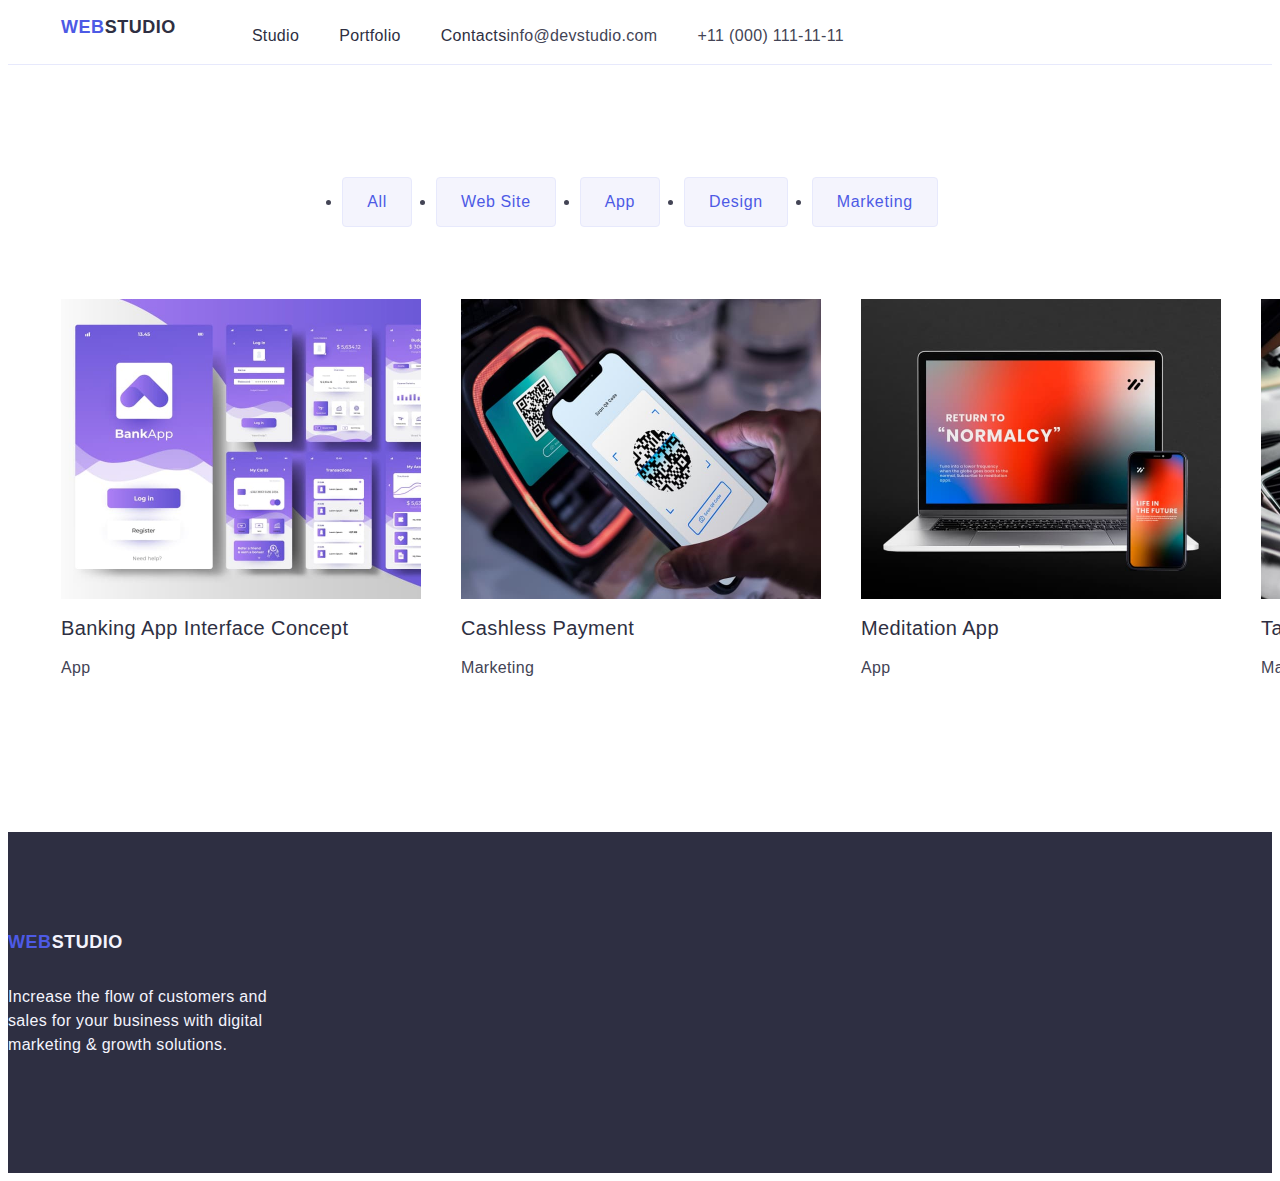
==== portfolio.html @ 951a45a3 "update" ====
<!DOCTYPE html>
<html lang="en">

<head>
    <meta charset="UTF-8">
    <meta name="viewport" content="width=device-width, initial-scale=1.0">
    <title>Hw-2</title>
    <link rel="preconnect" href="https://fonts.googleapis.com">
    <link rel="preconnect" href="https://fonts.gstatic.com" crossorigin>
<link rel="stylesheet" href="https://cdnjs.cloudflare.com/ajax/libs/modern-normalize/2.0.0/modern-normalize.min.css"
    integrity="sha512-4xo8blKMVCiXpTaLzQSLSw3KFOVPWhm/TRtuPVc4WG6kUgjH6J03IBuG7JZPkcWMxJ5huwaBpOpnwYElP/m6wg=="
    crossorigin="anonymous" referrerpolicy="no-referrer" />
    <link rel="stylesheet" href="./css/styles.css">
</head>

<body>

    <header class="mheader">
        <div class="logod container">
<nav class="navigation">
    <a href="" class="logo link">Web<span class="studio">Studio</span></a>

    <ul class="list">
        <li class="menu link"><a href="./index.html" class="src link">Studio</a></li>
        <li class="menu link"><a href="./portfolio.html" class="src link">Portfolio</a></li>
        <li class="menu link"><a href="" class="src link">Contacts</a></li>
    </ul>

</nav>
<address class="comm">
    <ul class="list">
        <li><a class="mail link" href="mailto:info@devstudio.com">info@devstudio.com</a></li>
        <li><a class="mail link" href="tel:+110001111111">+11 (000) 111-11-11</a></li>
    </ul>
</address>
        </div>
    </header>
    <main>
        <section class="chaps">
            <div class="container">
<h1 class="visually-hidden">Chapters</h1>
<ul class="listj">
    <li>
        <button type="button" class="portb">All</button>
    </li>
    <li>
        <button type="button" class="portb">Web Site</button>
    </li>
    <li>
        <button type="button" class="portb">App</button>
    </li>
    <li>
        <button type="button" class="portb">Design</button>
    </li>
    <li>
        <button type="button" class="portb">Marketing</button>
    </li>
</ul>
<ul class="list">
    <li><a class="link"><img src="./images/banking-int.jpg" alt="BankingApp" width="360">
            <h2 class="namea">Banking App Interface Concept</h2>
            <p class="appb">App</p>
        </a>
    </li>

    <li>
        <a class="link"><img src="./images/cashless-payment.jpg" alt="CashlessPayment" width="360">
            <h2 class="namea">Cashless Payment</h2>
            <p class="appb">Marketing</p>
        </a>
    </li>
    <li>
        <a class="link"><img src="./images/med-app.jpg" alt="Meditation App" width="360">
            <h2 class="namea">Meditation App</h2>
            <p class="appb">App</p>
        </a>
    </li>
    <li>
        <a class="link"><img src="./images/taxi-serv.jpg" alt="Taxi service" width="360">
            <h2 class="namea">Taxi Service</h2>
            <p class="appb">Marketing</p>
        </a>
    </li>
    <li>
        <a class="link"><img src="./images/screen-illus.jpg" alt="Screen Illustration" width="360">
            <h2 class="namea">Screen Illustrations</h2>
            <p class="appb">Design</p>
        </a>
    </li>
    <li>
        <a class="link"><img src="./images/online-courses.jpg" alt="Online Course" width="360">
            <h2 class="namea">Online Courses</h2>
            <p class="appb">Marketing</p>
        </a>
    </li>
    <li>
        <a class="link"><img src="./images/insta-stories.jpg" alt="Instagram Stories" width="360">
            <h2 class="namea">Instagram Stories Concept</h2>
            <p class="appb">Design</p>
        </a>
    </li>
    <li><a class="link"><img src="./images/org-food.jpg" alt="Organic Food" width="360">
            <h2 class="namea">Organic Food</h2>
            <p class="appb">Web Site</p>
        </a></li>
    <li>
        <a class="link"><img src="./images/fresh-coffe.jpg" alt="Fresh Coffee" width="360">
            <h2 class="namea">Fresh Coffee</h2>
            <p class="appb">Web Site</p>
        </a>
    </li>
</ul>
            </div>
        </section>
    </main>
    <footer class="down">
        <a href="" class="logo link">Web<span class="studioo">Studio</span></a>
        <p class="para">Increase the flow of customers and sales for your business with digital marketing & growth solutions.</p>
    </footer>
---- css/styles.css ----
:root {
    --primary-font: 'Roboto',sans-serif;
    --title-font: 'Raleway', sans-serif;
    --primary-accent-color:#4d5ae5;
    --offer-color:#2e2f42;
    --useful-color:#434455; 
    --background-color:#FFFFFF;
    --paragraph-color:#F4F4FD;
}

body{
font-family: 'Roboto', sans-serif;
color:var(--useful-color);
background-color:var(--background-color)
}

img {
    display: block;
}

.visually-hidden {
    position: absolute;
    width: 1px;
    height: 1px;
    margin: -1px;
    border: 0;
    padding: 0;
    white-space: nowrap;
    clip-path: inset(100%);
    clip: rect(0 0 0 0);
    overflow: hidden;
}

.navigation {
    display: flex;
    align-items: center;
}

.comm {
    font-style: normal;
}

.comm .mail {
    line-height: 1.5;
    letter-spacing: 0.02em;
    color: var(--useful-color);
}

.logod{
    display: flex;
}

.container {
    width: 1158px;
    margin: 0 auto;
    padding: 0 15px;
}

.comm .mail:hover,
.comm .mail:focus {
    color: #404bbf;
}

.studio{
    color: var(--offer-color)
}

.logo{
    font-family: "Raleway",sans-serif;
    font-weight: 800;
    font-size: 18px;
    line-height: 1.17;
    letter-spacing: 0.03em;
    text-transform: uppercase;
    color:var(--primary-accent-color);
    text-decoration: none;
    margin-right: 76px;
    display: inline-block;
    margin-bottom: 16px;
}
.link{
text-decoration: none;
}

.tsec{
    padding-bottom: 120px;
}

ul{
    padding-left: 0;
    margin-left: 0;
}

.list {
    list-style: none;
    display: flex;
    gap: 40px;
}

.listf{
    display: flex;
    gap: 24px;
}

.icon{
    display: flex;
    gap: 24px;
}

.layb{
    width: calc((100% - 3 * 16px) / 3);
}

.ssec{
    padding: 120px 0;
}

.visually-hidden {
    position: absolute;
    width: 1px;
    height: 1px;
    margin: -1px;
    border: 0;
    padding: 0;
    white-space: nowrap;
    clip-path: inset(100%);
    clip: rect(0 0 0 0);
    overflow: hidden;
}

.list .src {
    font-weight: 500;
    font-size: 16px;
    line-height: 1.5;
    letter-spacing: 0.02em;
    color: var(--offer-color);
    text-decoration: none;
    padding: 24px 0;
}

.list .src:hover,
.list .src:focus {
    color: #404bbf;
}

.listc{
    display: flex;
    gap: 24px;
}

.felem{
    width: calc((100% - 72px) / 4);
}

.mheader {
    border-bottom: 1px solid #e7e9fc;
}

.purch{
    background-color:var(--offer-color);
    padding: 188px 0;
}

.head{
    font-size: 56px;
    line-height: 1.07;
    text-align: center;
    letter-spacing: 0.02em;
    color: #ffffff; 
    max-width: 496px;

}

.customb{
    background-color: #4D5AE5;
    display: block;
    min-width: 169px;
    height: 56px;
    border: none;
    border-radius: 4px;
    font-family: "Roboto", sans-serif;
    font-weight: 500;
    font-size: 16px;
    line-height: 1.5;
    letter-spacing: 0.04em;
    color: #ffffff;
    cursor: pointer;
}
.portb{
    font-family: "Roboto", sans-serif;
    font-weight: 500;
    font-size: 16px;
    line-height: 1.5;
    letter-spacing: 0.04em;
    color:var(--primary-accent-color);
    background-color:var(--paragraph-color);
    border: 1px solid #e7e9fc;
    border-radius: 4px;
    padding: 12px 24px;
    cursor: pointer;
}

.list .portb:hover{
color: #FFFFFF;
background-color: #404BBF;
border: 1px solid transparent;
}
.list .portb:focus{
color: #FFFFFF;
background-color:#404BBF;
border: 1px solid transparent;
}

.customb:hover, .customb:focus{
 background-color: #404BBF;
}

.wawd{
    font-size: 36px;
    line-height: 1.11;
    text-align: center;
    letter-spacing: 0.02em;
    text-transform: capitalize;
    color:var(--offer-color);
    margin-bottom: 72px;

}

.down{
background-color:var(--offer-color);
padding: 100px 0;

}
.para{
    line-height: 1.5;
    color:var(--paragraph-color);
    letter-spacing: 0.02em;
    max-width: 264px;
}

.studioo{
    color:var(--paragraph-color)
}


.listb {
    font-weight: 500;
    font-size: 20px;
    line-height: 1.2;
    letter-spacing: 0.02em;
    color: var(--offer-color);
    margin-bottom: 8px;
}

.parag {
    font-size: 16px;
    line-height: 1.5;
    letter-spacing: 0.02em;
    color: var(--useful-color)
}

.sect{
    background-color: #F4F4FD;
    padding: 120px 0;

}

.ourteam{
    font-size: 36px;
    line-height: 1.11;
    text-align: center;
    letter-spacing: 0.02em;
    text-transform: capitalize;
    color:var(--offer-color);
    margin-bottom: 72px;
}

.imag{
    background-color: #FFFFFF;
    width: calc((100% - 72px) / 4);
    border-radius: 0px 0px 4px 4px;
}

.jan{
    padding: 32px 16px;

}

.fname{
        font-weight: 500;
        font-size: 20px;
        line-height: 1.2;
        letter-spacing: 0.02em;
        color: var(--offer-color);
        text-align: center;
        margin-bottom: 8px;
}

.jobn{
        font-size: 16px;
            line-height: 1.5;
            letter-spacing: 0.02em;
            color: var(--useful-color);
            text-align: center;
}

.siteinf{
    font-style: normal;
}

.devstudio{
    font-size: 16px;
    line-height: 1.5;
    letter-spacing: 0.02em;
    color:var(--useful-color);
}

.devstudio:hover, .devstudio:focus{
    color: #404bbf;
}

.namea{
    font-weight: 500;
    font-size: 20px;
    line-height: 1.2;
    letter-spacing: 0.02em;
    color:var(--offer-color)
}

.appb{
    font-size: 16px;
    line-height: 1.5;
    letter-spacing: 0.02em;
    color:var(--useful-color)
}

.chaps{
    padding-top: 96px;
    padding-bottom: 120px;
}

.listj{
        display: flex;
        justify-content: center;
        gap: 24px;
        margin-bottom: 72px;
}
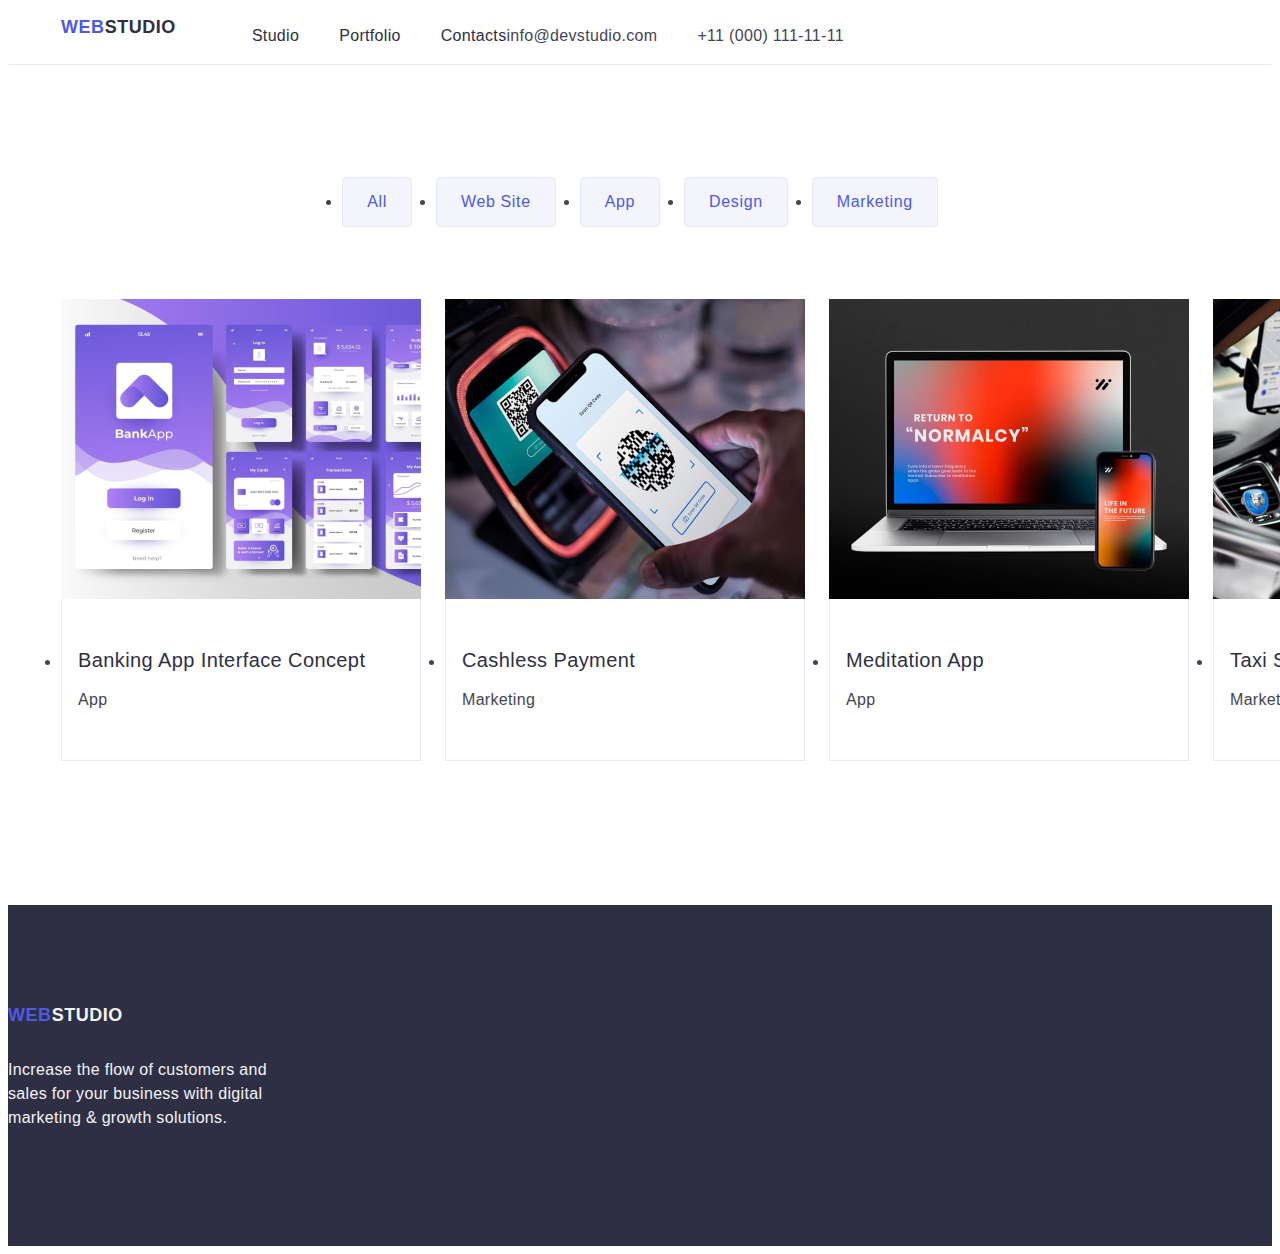
==== commit afac55a2: "update" ====
--- a/portfolio.html
+++ b/portfolio.html
@@ -56,57 +56,83 @@
         <button type="button" class="portb">Marketing</button>
     </li>
 </ul>
-<ul class="list">
-    <li><a class="link"><img src="./images/banking-int.jpg" alt="BankingApp" width="360">
-            <h2 class="namea">Banking App Interface Concept</h2>
-            <p class="appb">App</p>
+<ul class="listl">
+    <li class="information"><a class="link">
+            <img src="./images/banking-int.jpg" alt="BankingApp" width="360">
+    <div class="inform1">
+<h2 class="namea">Banking App Interface Concept</h2>
+<p class="appb">App</p>
+    </div>
         </a>
     </li>
 
-    <li>
+    <li class="information">
         <a class="link"><img src="./images/cashless-payment.jpg" alt="CashlessPayment" width="360">
-            <h2 class="namea">Cashless Payment</h2>
-            <p class="appb">Marketing</p>
+           <div class="inform1">
+<h2 class="namea">Cashless Payment</h2>
+<p class="appb">Marketing</p>
+           </div> 
         </a>
     </li>
-    <li>
+    <li class="information">
         <a class="link"><img src="./images/med-app.jpg" alt="Meditation App" width="360">
+            <div class="inform1">
             <h2 class="namea">Meditation App</h2>
             <p class="appb">App</p>
+            </div>
+
         </a>
     </li>
-    <li>
+    <li class="information">
         <a class="link"><img src="./images/taxi-serv.jpg" alt="Taxi service" width="360">
+            <div class="inform1">
             <h2 class="namea">Taxi Service</h2>
             <p class="appb">Marketing</p>
+            </div>
+
         </a>
     </li>
-    <li>
+    <li class="information">
         <a class="link"><img src="./images/screen-illus.jpg" alt="Screen Illustration" width="360">
+            <div class="inform1">
             <h2 class="namea">Screen Illustrations</h2>
             <p class="appb">Design</p>
+            </div>
+
         </a>
     </li>
-    <li>
+    <li class="information">
         <a class="link"><img src="./images/online-courses.jpg" alt="Online Course" width="360">
+            <div class="inform1">
             <h2 class="namea">Online Courses</h2>
             <p class="appb">Marketing</p>
+            </div>
+
         </a>
     </li>
-    <li>
+    <li class="information">
         <a class="link"><img src="./images/insta-stories.jpg" alt="Instagram Stories" width="360">
-            <h2 class="namea">Instagram Stories Concept</h2>
-            <p class="appb">Design</p>
+            <div class="inform1"> 
+                            <h2 class="namea">Instagram Stories Concept</h2>
+                            <p class="appb">Design</p>
+            </div>
+
         </a>
     </li>
-    <li><a class="link"><img src="./images/org-food.jpg" alt="Organic Food" width="360">
+    <li class="information"><a class="link"><img src="./images/org-food.jpg" alt="Organic Food" width="360">
+        <div class="inform1">
             <h2 class="namea">Organic Food</h2>
             <p class="appb">Web Site</p>
+        </div>
+
         </a></li>
-    <li>
+    <li class="information"> 
         <a class="link"><img src="./images/fresh-coffe.jpg" alt="Fresh Coffee" width="360">
+            <div class="inform1">
             <h2 class="namea">Fresh Coffee</h2>
             <p class="appb">Web Site</p>
+            </div>
+
         </a>
     </li>
 </ul>
--- a/css/styles.css
+++ b/css/styles.css
@@ -6,6 +6,7 @@
     --useful-color:#434455; 
     --background-color:#FFFFFF;
     --paragraph-color:#F4F4FD;
+    --button-color:#e7e9fc;
 }
 
 body{
@@ -194,18 +195,18 @@
     letter-spacing: 0.04em;
     color:var(--primary-accent-color);
     background-color:var(--paragraph-color);
-    border: 1px solid #e7e9fc;
+    border: 1px solid var(--button-color);
     border-radius: 4px;
     padding: 12px 24px;
     cursor: pointer;
 }
 
-.list .portb:hover{
+.portb:hover{
 color: #FFFFFF;
 background-color: #404BBF;
 border: 1px solid transparent;
 }
-.list .portb:focus{
+.portb:focus{
 color: #FFFFFF;
 background-color:#404BBF;
 border: 1px solid transparent;
@@ -344,4 +345,22 @@
         justify-content: center;
         gap: 24px;
         margin-bottom: 72px;
+}
+
+.listl{
+    display: flex;
+    column-gap: 24px;
+    row-gap: 48px;
+
+}
+
+.information{
+    width: calc((100% - 48px) / 3);
+}
+
+.inform1{
+    padding: 32px 16px;
+    border: 1px solid #e7e9fc;
+    border-top: none;
+    margin-bottom: 8px;
 }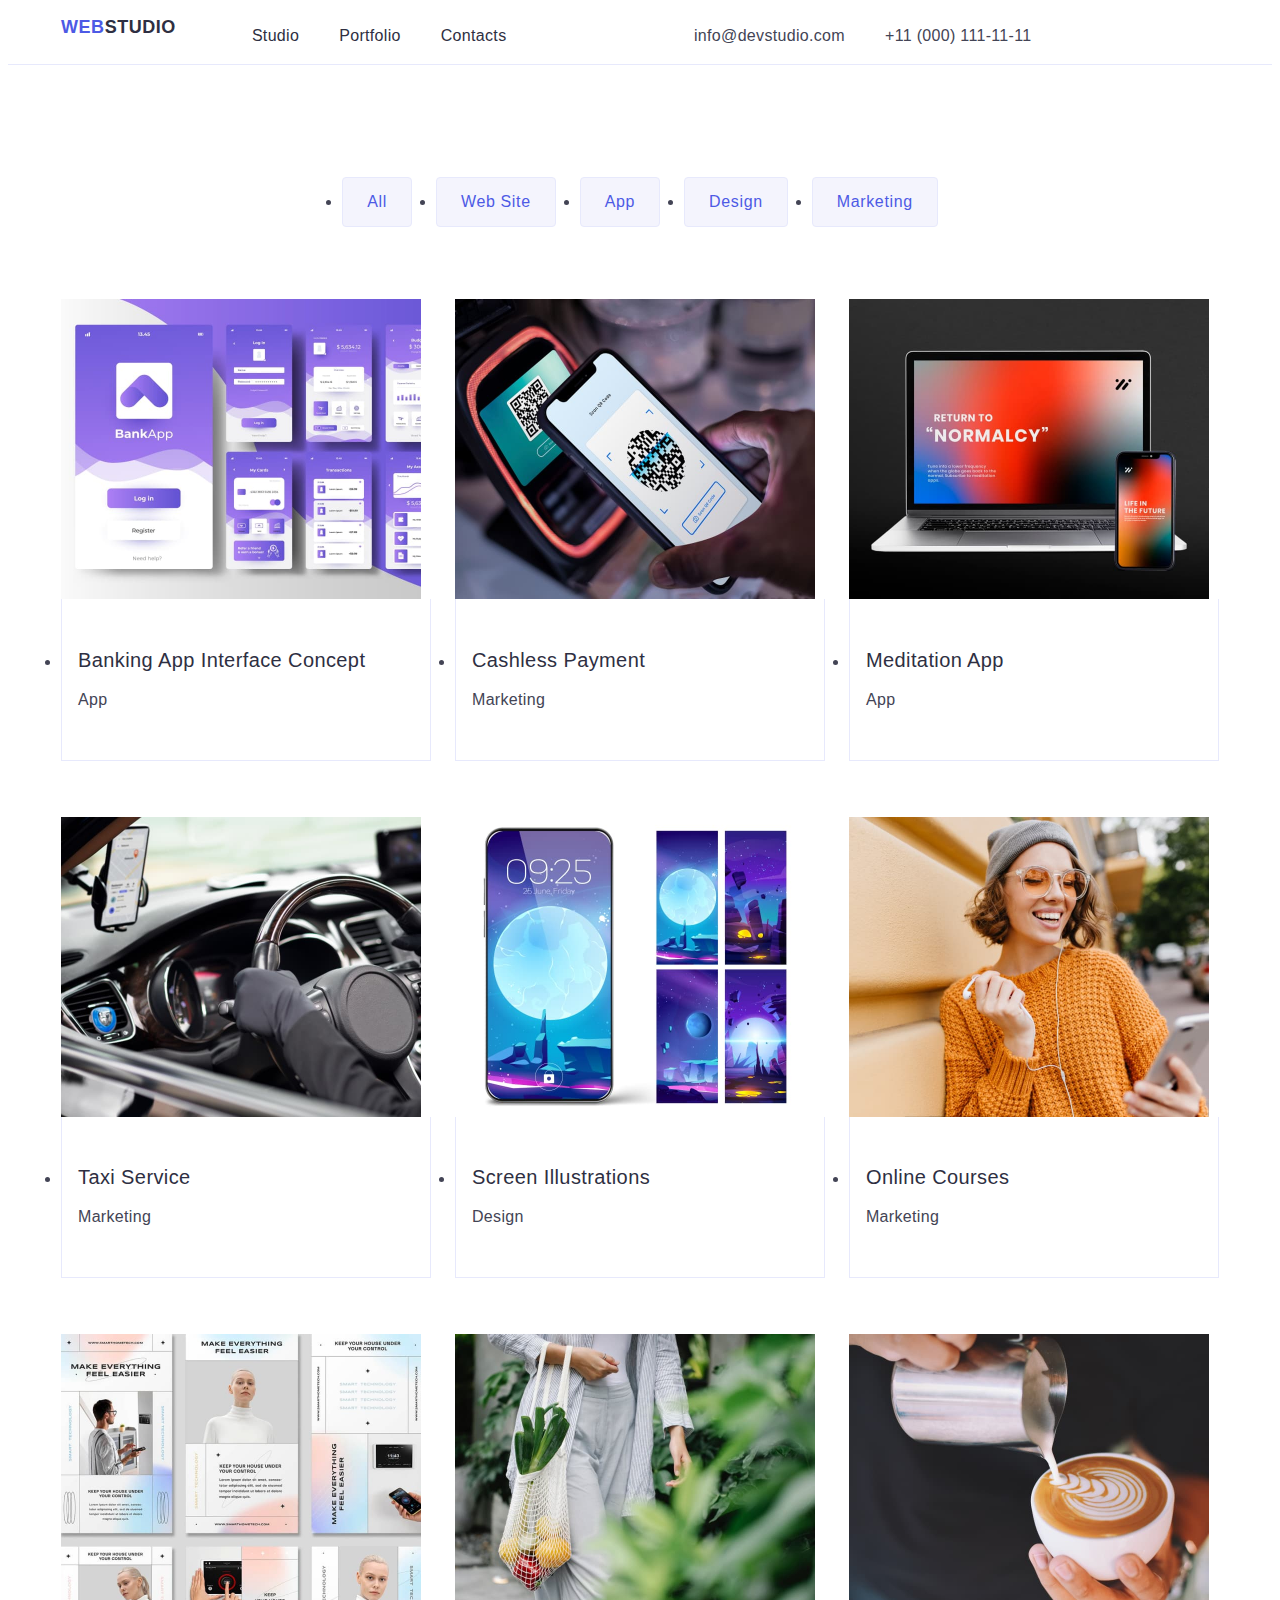
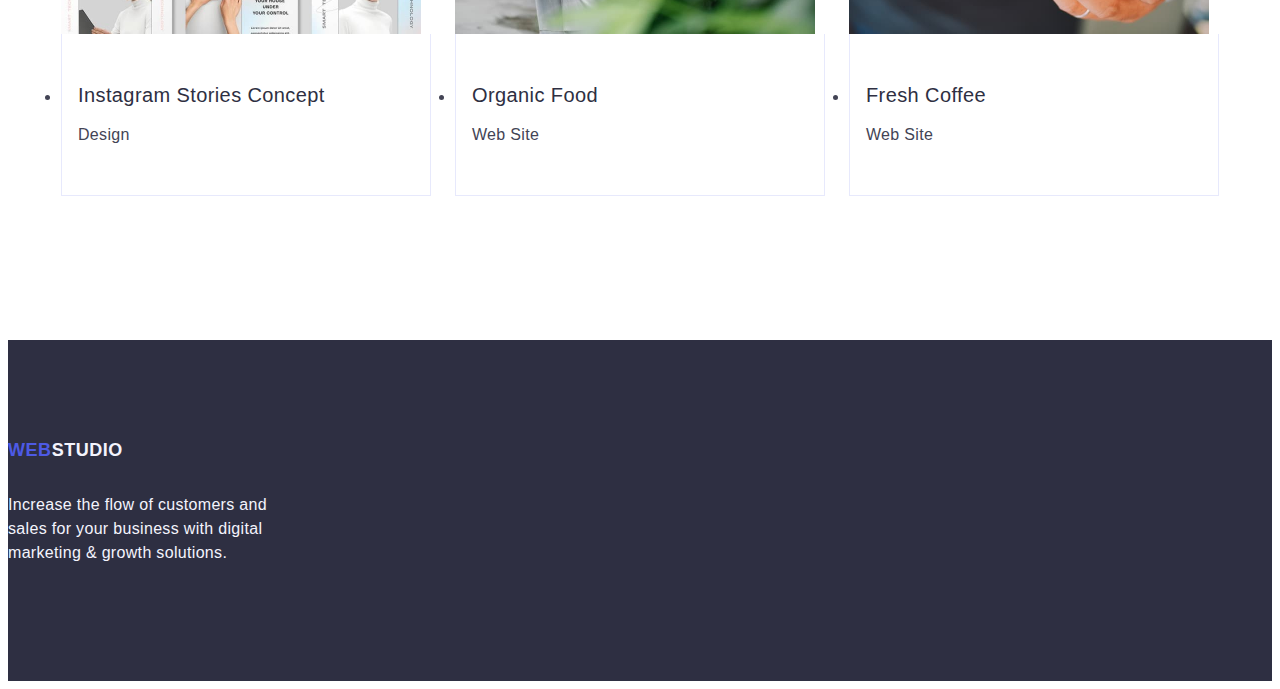
==== commit d3a4aea7: "update" ====
--- a/portfolio.html
+++ b/portfolio.html
@@ -29,8 +29,8 @@
 </nav>
 <address class="comm">
     <ul class="list">
-        <li><a class="mail link" href="mailto:info@devstudio.com">info@devstudio.com</a></li>
-        <li><a class="mail link" href="tel:+110001111111">+11 (000) 111-11-11</a></li>
+        <li class="inform2"><a class="mail link" href="mailto:info@devstudio.com">info@devstudio.com</a></li>
+        <li class="inform2"><a class="mail link" href="tel:+110001111111">+11 (000) 111-11-11</a></li>
     </ul>
 </address>
         </div>
--- a/css/styles.css
+++ b/css/styles.css
@@ -39,6 +39,8 @@
 
 .comm {
     font-style: normal;
+        margin: 0 auto;
+     align-items: right;
 }
 
 .comm .mail {
@@ -109,7 +111,7 @@
 }
 
 .layb{
-    width: calc((100% - 3 * 16px) / 3);
+  width: calc((100% - 3 * 16px) / 3);
 }
 
 .ssec{
@@ -164,6 +166,7 @@
 
 .head{
     font-size: 56px;
+    margin: 0 auto;
     line-height: 1.07;
     text-align: center;
     letter-spacing: 0.02em;
@@ -176,9 +179,11 @@
     background-color: #4D5AE5;
     display: block;
     min-width: 169px;
+    margin: 0 auto;
     height: 56px;
     border: none;
     border-radius: 4px;
+    text-align: center;
     font-family: "Roboto", sans-serif;
     font-weight: 500;
     font-size: 16px;
@@ -325,7 +330,8 @@
     font-size: 20px;
     line-height: 1.2;
     letter-spacing: 0.02em;
-    color:var(--offer-color)
+    color:var(--offer-color);
+    margin-bottom: 8px;
 }
 
 .appb{
@@ -349,6 +355,7 @@
 
 .listl{
     display: flex;
+    flex-wrap: wrap;
     column-gap: 24px;
     row-gap: 48px;
 
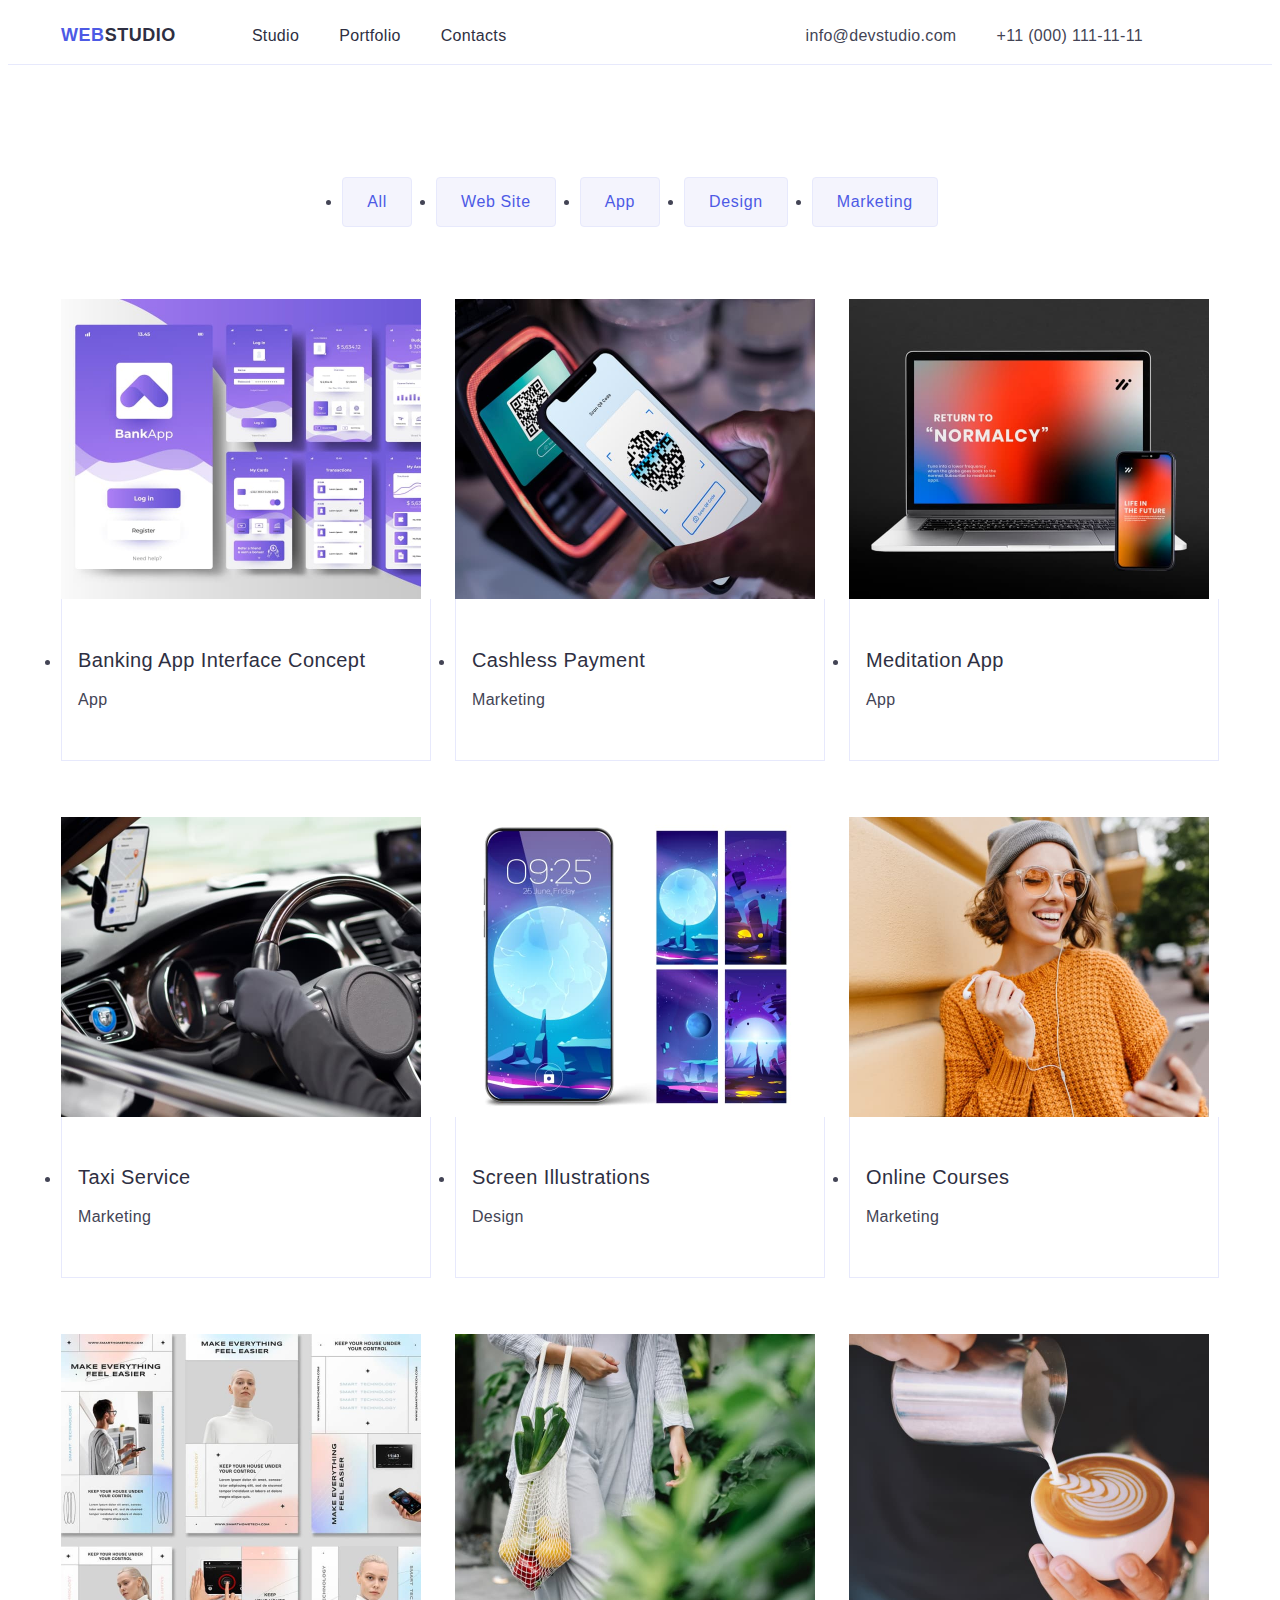
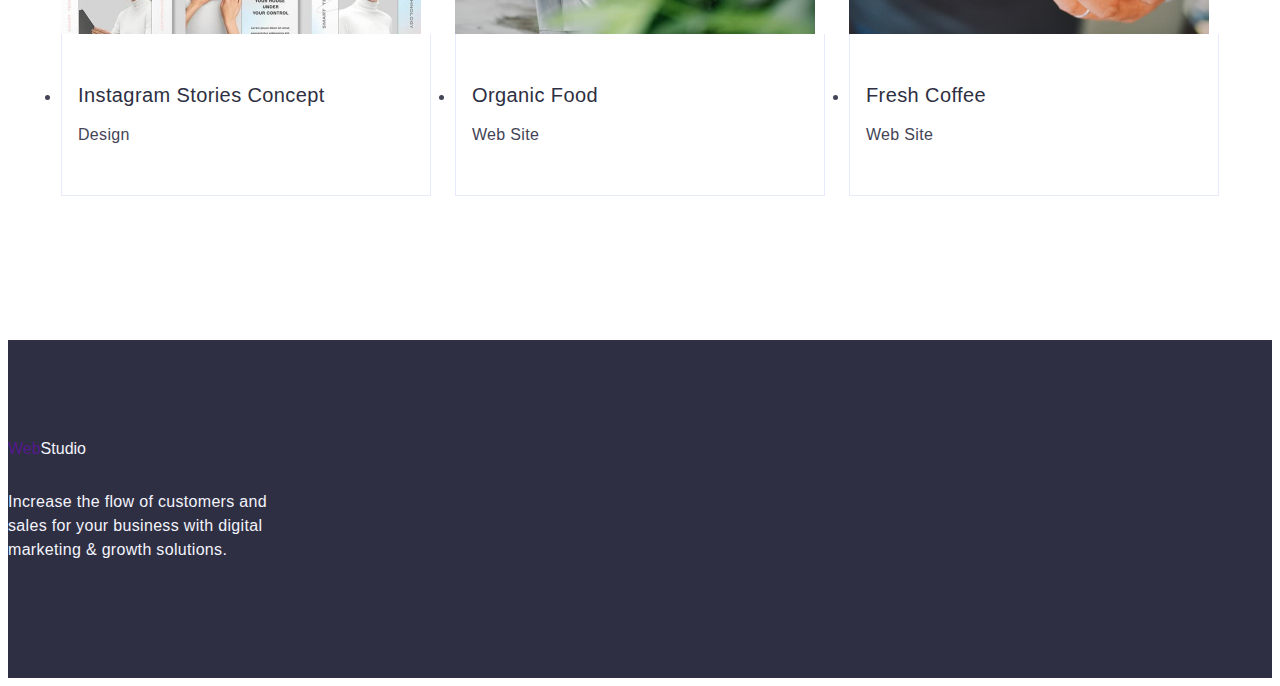
==== commit c640b0fc: "update" ====
--- a/portfolio.html
+++ b/portfolio.html
@@ -4,7 +4,7 @@
 <head>
     <meta charset="UTF-8">
     <meta name="viewport" content="width=device-width, initial-scale=1.0">
-    <title>Hw-2</title>
+    <title>Hw-3</title>
     <link rel="preconnect" href="https://fonts.googleapis.com">
     <link rel="preconnect" href="https://fonts.gstatic.com" crossorigin>
 <link rel="stylesheet" href="https://cdnjs.cloudflare.com/ajax/libs/modern-normalize/2.0.0/modern-normalize.min.css"
@@ -140,6 +140,6 @@
         </section>
     </main>
     <footer class="down">
-        <a href="" class="logo link">Web<span class="studioo">Studio</span></a>
+        <a href="" class="logof link">Web<span class="studioo">Studio</span></a>
         <p class="para">Increase the flow of customers and sales for your business with digital marketing & growth solutions.</p>
     </footer>--- a/css/styles.css
+++ b/css/styles.css
@@ -39,7 +39,8 @@
 
 .comm {
     font-style: normal;
-        margin: 0 auto;
+    margin: 0 auto;
+    margin-right: 76px;
      align-items: right;
 }
 
@@ -77,10 +78,15 @@
     text-transform: uppercase;
     color:var(--primary-accent-color);
     text-decoration: none;
+    display: inline-block;
     margin-right: 76px;
+}
+
+.logof {
     display: inline-block;
     margin-bottom: 16px;
 }
+
 .link{
 text-decoration: none;
 }
@@ -112,6 +118,7 @@
 
 .layb{
   width: calc((100% - 3 * 16px) / 3);
+    margin-right: 350px;
 }
 
 .ssec{
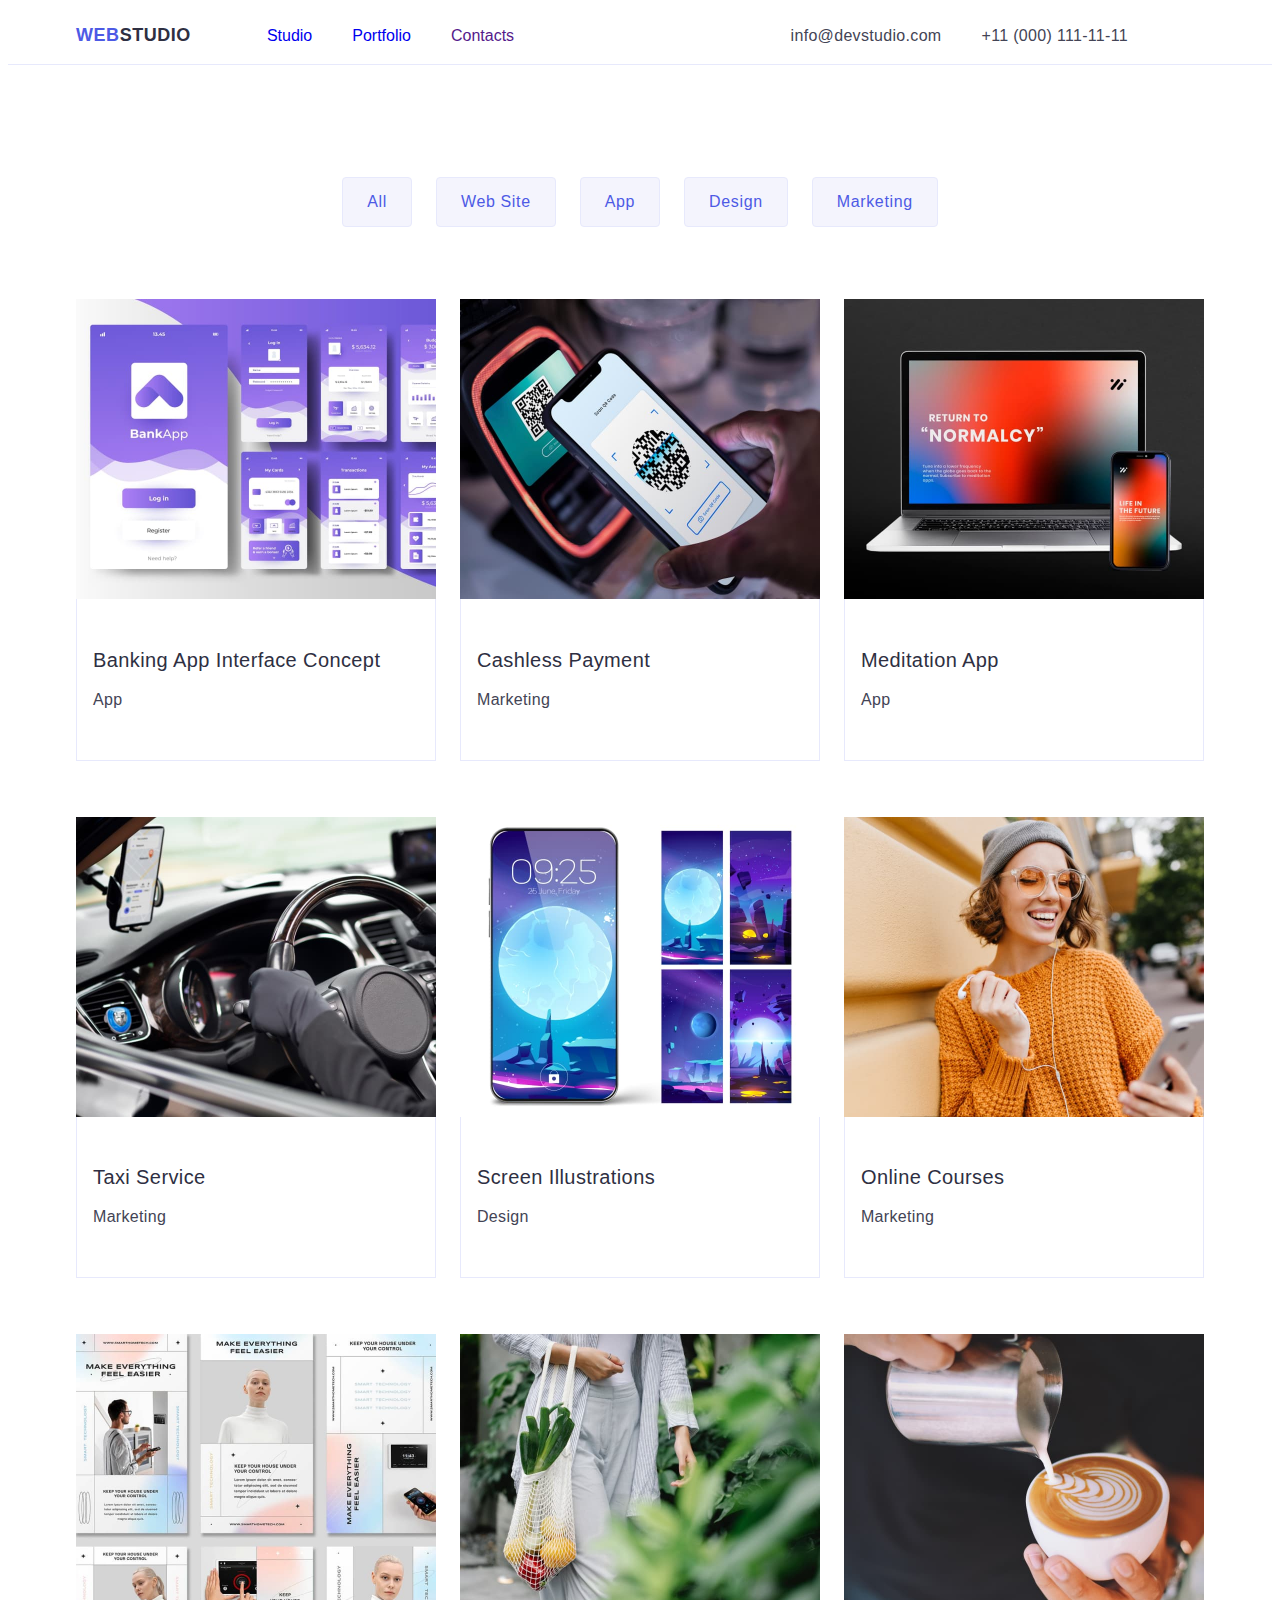
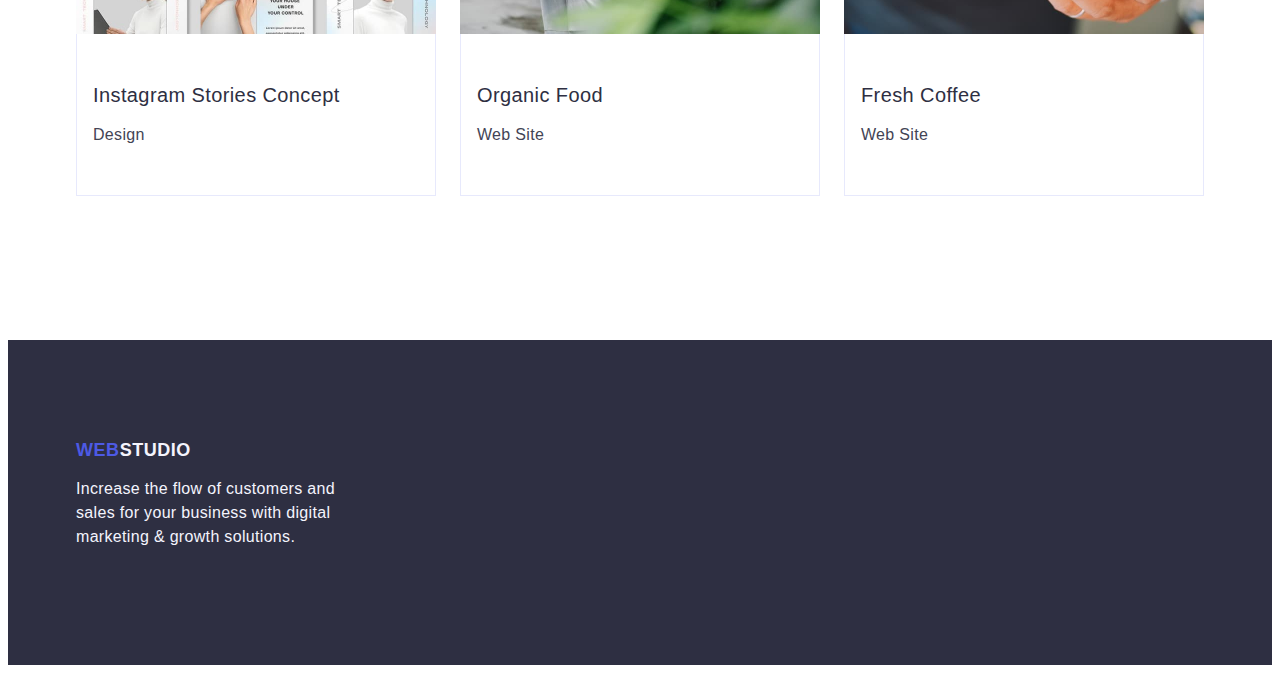
==== commit 3e18e9a4: "update" ====
--- a/portfolio.html
+++ b/portfolio.html
@@ -16,7 +16,7 @@
 <body>
 
     <header class="mheader">
-        <div class="logod container">
+        <div class="logodiv container">
 <nav class="navigation">
     <a href="" class="logo link">Web<span class="studio">Studio</span></a>
 
@@ -140,6 +140,10 @@
         </section>
     </main>
     <footer class="down">
-        <a href="" class="logof link">Web<span class="studioo">Studio</span></a>
-        <p class="para">Increase the flow of customers and sales for your business with digital marketing & growth solutions.</p>
+        <div class="container">
+<a href="" class="logof link">Web<span class="studioo">Studio</span></a>
+<p class="para">Increase the flow of customers and sales for your business with digital marketing & growth solutions.
+</p>
+        </div>
+    
     </footer>--- a/css/styles.css
+++ b/css/styles.css
@@ -9,6 +9,13 @@
     --button-color:#e7e9fc;
 }
 
+*,
+*::before,
+*::after {
+    box-sizing: border-box;
+}
+
+
 body{
 font-family: 'Roboto', sans-serif;
 color:var(--useful-color);
@@ -17,6 +24,19 @@
 
 img {
     display: block;
+}
+
+ul 
+{
+    padding-left: 0;
+    margin-left: 0;
+    list-style-type: none;
+}
+
+li{
+        padding-left: 0;
+        margin-left: 0;
+        list-style-type: none;
 }
 
 .visually-hidden {
@@ -50,7 +70,7 @@
     color: var(--useful-color);
 }
 
-.logod{
+.logodiv{
     display: flex;
 }
 
@@ -78,12 +98,21 @@
     text-transform: uppercase;
     color:var(--primary-accent-color);
     text-decoration: none;
-    display: inline-block;
+    display: flex;
     margin-right: 76px;
 }
 
 .logof {
-    display: inline-block;
+    font-family: "Raleway", sans-serif;
+    font-weight: 800;
+    font-size: 18px;
+    line-height: 1.17;
+    letter-spacing: 0.03em;
+    text-transform: uppercase;
+    color: var(--primary-accent-color);
+    text-decoration: none;
+    display: flex;
+    margin-right: 76px;
     margin-bottom: 16px;
 }
 
@@ -91,13 +120,8 @@
 text-decoration: none;
 }
 
-.tsec{
+.sectiont{
     padding-bottom: 120px;
-}
-
-ul{
-    padding-left: 0;
-    margin-left: 0;
 }
 
 .list {
@@ -118,10 +142,10 @@
 
 .layb{
   width: calc((100% - 3 * 16px) / 3);
-    margin-right: 350px;
-}
-
-.ssec{
+
+}
+
+.sections{
     padding: 120px 0;
 }
 
@@ -138,13 +162,8 @@
     overflow: hidden;
 }
 
-.list .src {
-    font-weight: 500;
-    font-size: 16px;
-    line-height: 1.5;
-    letter-spacing: 0.02em;
-    color: var(--offer-color);
-    text-decoration: none;
+.src {
+
     padding: 24px 0;
 }
 
@@ -166,7 +185,7 @@
     border-bottom: 1px solid #e7e9fc;
 }
 
-.purch{
+.sectionf{
     background-color:var(--offer-color);
     padding: 188px 0;
 }
@@ -182,11 +201,12 @@
 
 }
 
-.customb{
+.custombtn{
     background-color: #4D5AE5;
     display: block;
     min-width: 169px;
     margin: 0 auto;
+    margin-top:30px;
     height: 56px;
     border: none;
     border-radius: 4px;
@@ -272,7 +292,7 @@
     color: var(--useful-color)
 }
 
-.sect{
+.sectionff{
     background-color: #F4F4FD;
     padding: 120px 0;
 
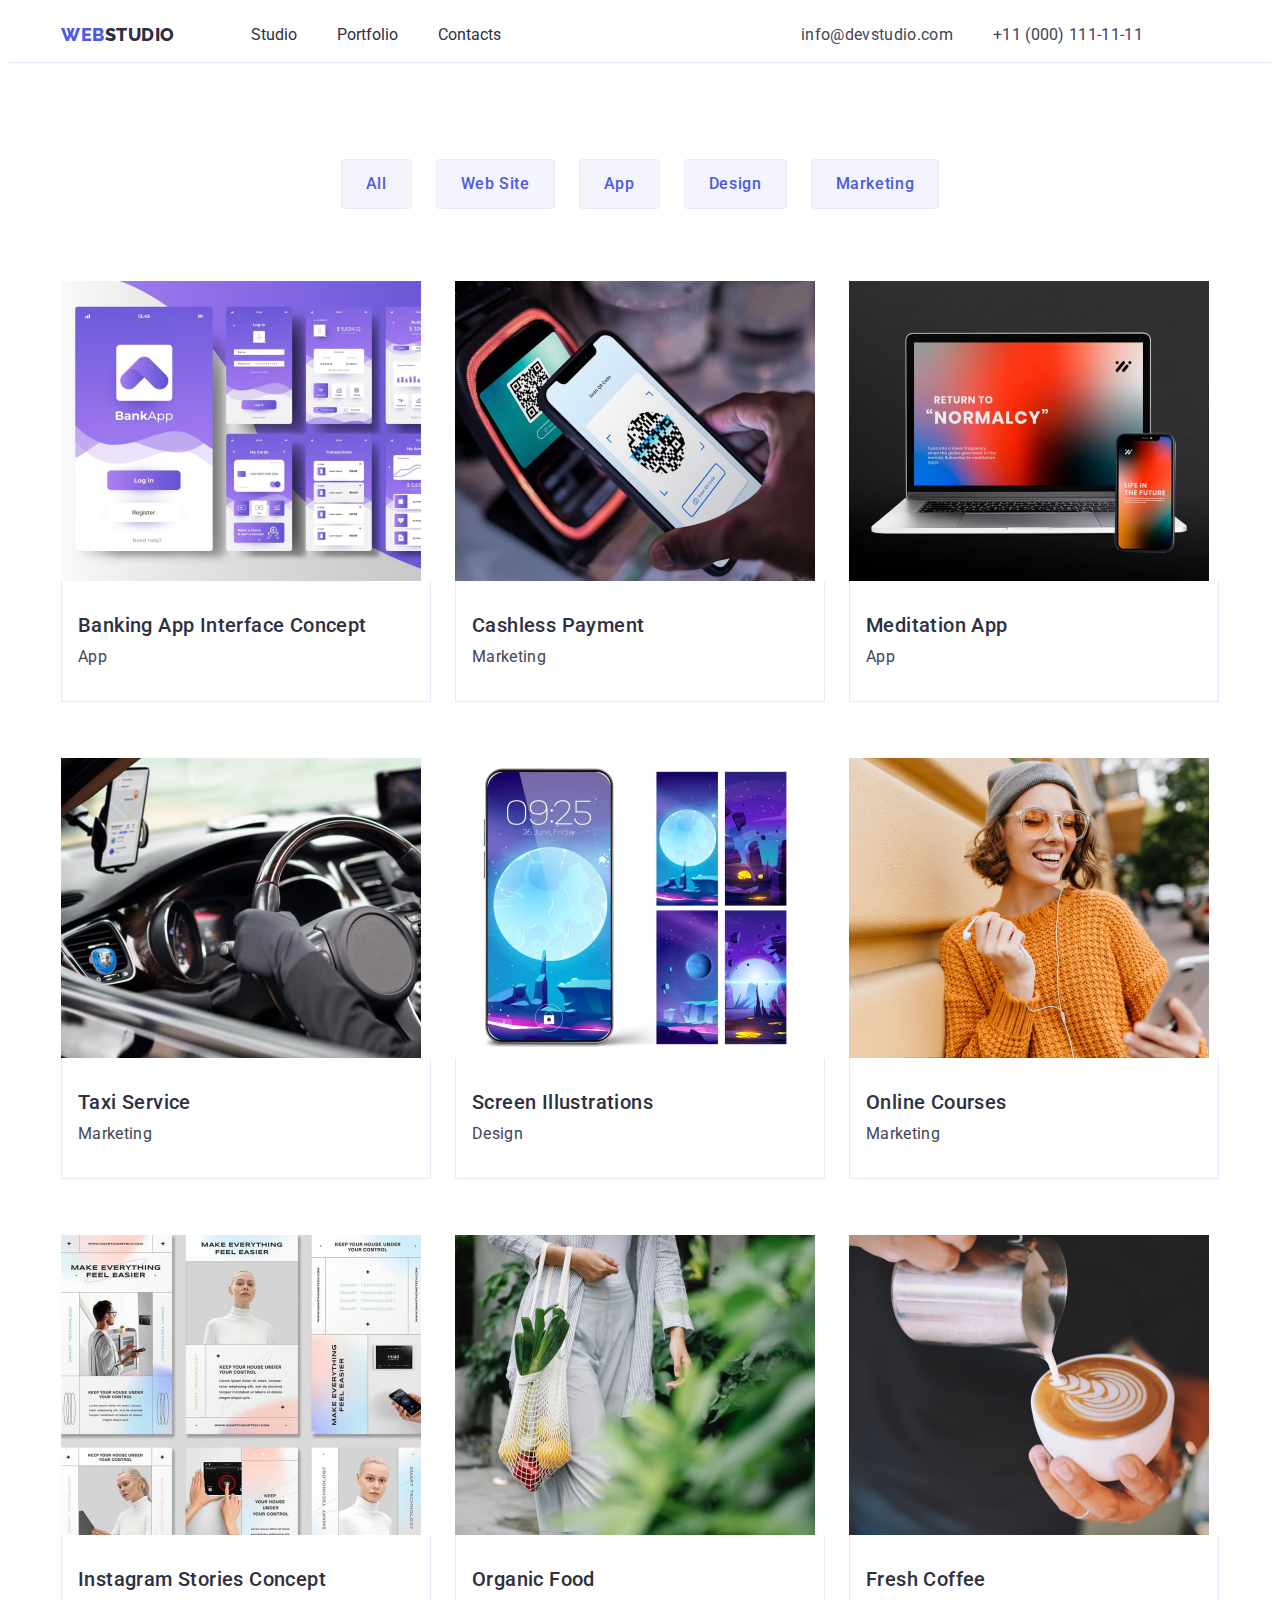
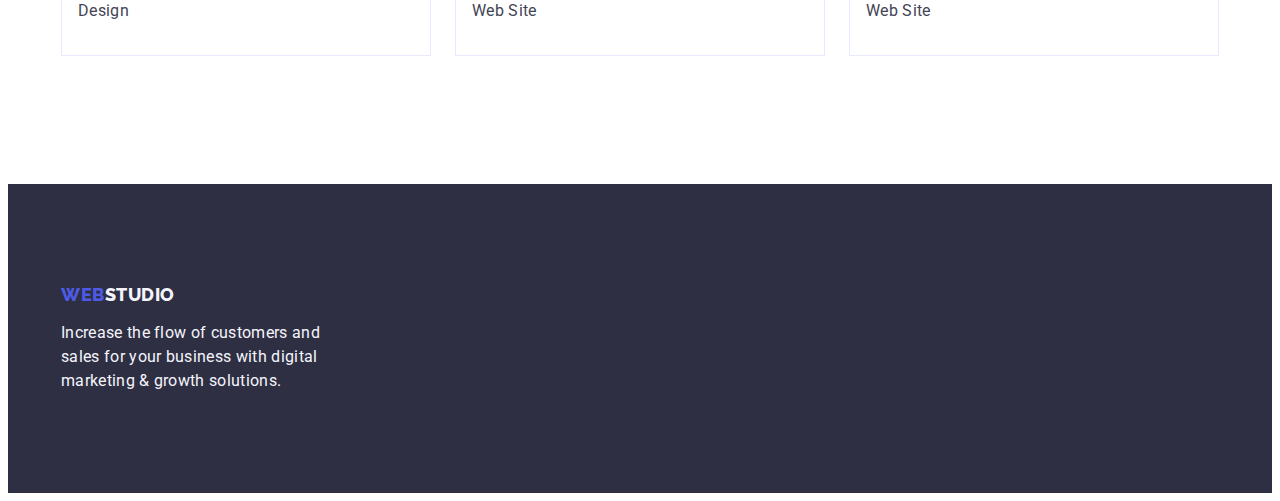
==== commit 023e06ff: "update" ====
--- a/portfolio.html
+++ b/portfolio.html
@@ -7,6 +7,8 @@
     <title>Hw-3</title>
     <link rel="preconnect" href="https://fonts.googleapis.com">
     <link rel="preconnect" href="https://fonts.gstatic.com" crossorigin>
+<link href="https://fonts.googleapis.com/css2?family=Raleway:wght@800&family=Roboto:wght@400;500;700;900&display=swap"
+    rel="stylesheet">
 <link rel="stylesheet" href="https://cdnjs.cloudflare.com/ajax/libs/modern-normalize/2.0.0/modern-normalize.min.css"
     integrity="sha512-4xo8blKMVCiXpTaLzQSLSw3KFOVPWhm/TRtuPVc4WG6kUgjH6J03IBuG7JZPkcWMxJ5huwaBpOpnwYElP/m6wg=="
     crossorigin="anonymous" referrerpolicy="no-referrer" />
--- a/css/styles.css
+++ b/css/styles.css
@@ -9,13 +9,6 @@
     --button-color:#e7e9fc;
 }
 
-*,
-*::before,
-*::after {
-    box-sizing: border-box;
-}
-
-
 body{
 font-family: 'Roboto', sans-serif;
 color:var(--useful-color);
@@ -28,15 +21,20 @@
 
 ul 
 {
-    padding-left: 0;
-    margin-left: 0;
+    padding: 0;
+    margin: 0;
     list-style-type: none;
 }
 
 li{
-        padding-left: 0;
-        margin-left: 0;
+        padding: 0;
+        margin: 0;
         list-style-type: none;
+}
+
+
+h1, h2, h3, p{
+    margin: 0;
 }
 
 .visually-hidden {
@@ -55,13 +53,17 @@
 .navigation {
     display: flex;
     align-items: center;
+    padding-top:15px;
+    padding-bottom: 15px;
 }
 
 .comm {
     font-style: normal;
     margin: 0 auto;
     margin-right: 76px;
-     align-items: right;
+    padding-top: 15px;
+    padding-bottom: 15px;
+    align-items: right;
 }
 
 .comm .mail {
@@ -111,7 +113,7 @@
     text-transform: uppercase;
     color: var(--primary-accent-color);
     text-decoration: none;
-    display: flex;
+    display: inline-block;;
     margin-right: 76px;
     margin-bottom: 16px;
 }
@@ -163,8 +165,11 @@
 }
 
 .src {
-
     padding: 24px 0;
+    color:#2e2f42;
+    size:16px;
+    line-height: 24px;
+    font-family: 'Roboto',sans-serif;
 }
 
 .list .src:hover,
@@ -353,17 +358,19 @@
 }
 
 .namea{
+    font-family: "Roboto",sans-serif;
     font-weight: 500;
     font-size: 20px;
-    line-height: 1.2;
+    line-height: 24px;
     letter-spacing: 0.02em;
     color:var(--offer-color);
     margin-bottom: 8px;
 }
 
 .appb{
+    font-family: "Roboto", sans-serif;
     font-size: 16px;
-    line-height: 1.5;
+    line-height: 24px;
     letter-spacing: 0.02em;
     color:var(--useful-color)
 }
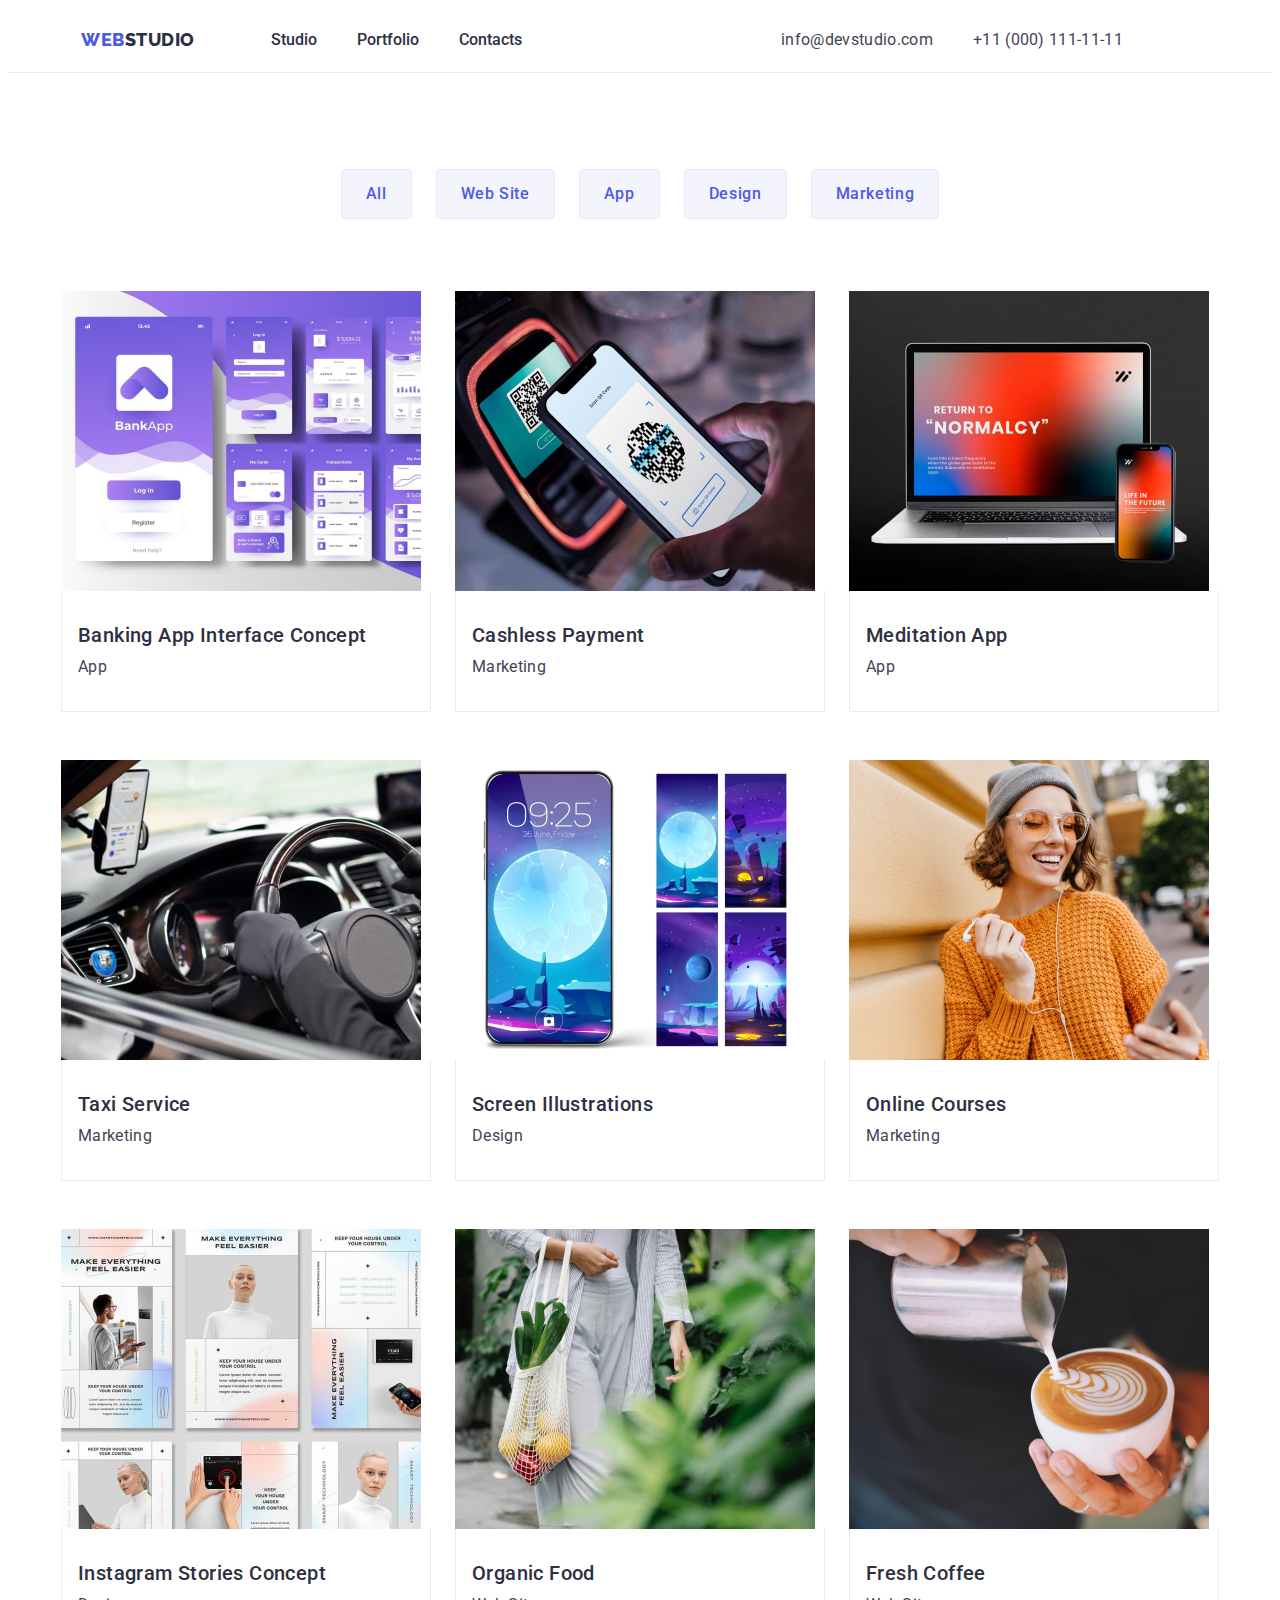
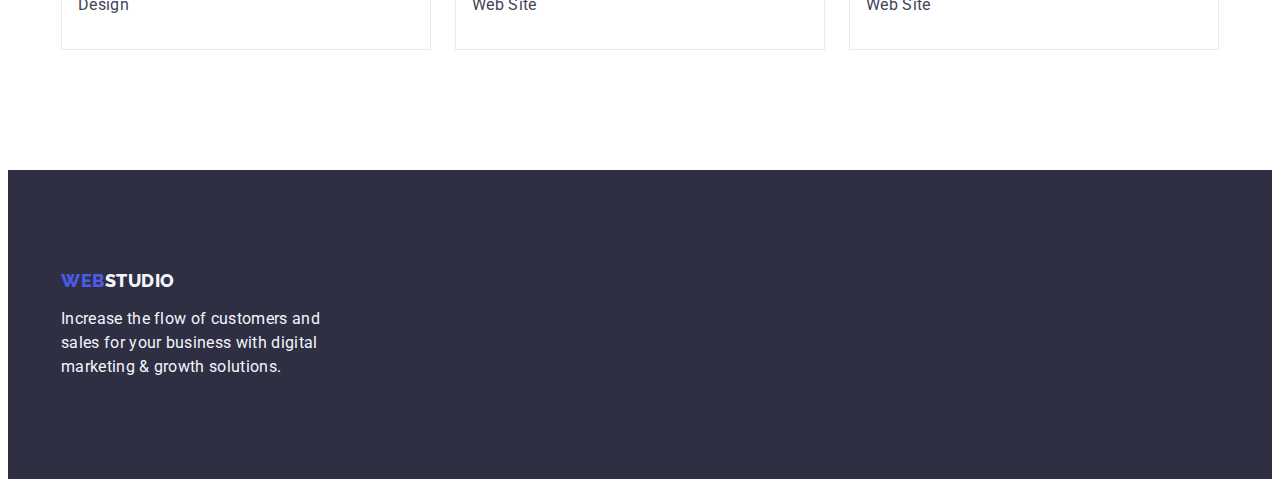
==== commit 0d2a9d9e: "update" ====
--- a/portfolio.html
+++ b/portfolio.html
@@ -144,7 +144,7 @@
     <footer class="down">
         <div class="container">
 <a href="" class="logof link">Web<span class="studioo">Studio</span></a>
-<p class="para">Increase the flow of customers and sales for your business with digital marketing & growth solutions.
+<p class="footer-parag">Increase the flow of customers and sales for your business with digital marketing & growth solutions.
 </p>
         </div>
     
--- a/css/styles.css
+++ b/css/styles.css
@@ -53,21 +53,21 @@
 .navigation {
     display: flex;
     align-items: center;
-    padding-top:15px;
-    padding-bottom: 15px;
+    padding: 20px;
 }
 
 .comm {
     font-style: normal;
+    font-weight: 400;
     margin: 0 auto;
     margin-right: 76px;
-    padding-top: 15px;
-    padding-bottom: 15px;
+    padding: 20px;
+    display:flex;
     align-items: right;
 }
 
 .comm .mail {
-    line-height: 1.5;
+    line-height: 24px;
     letter-spacing: 0.02em;
     color: var(--useful-color);
 }
@@ -102,6 +102,10 @@
     text-decoration: none;
     display: flex;
     margin-right: 76px;
+}
+
+.menu{
+    display: block;
 }
 
 .logof {
@@ -114,7 +118,6 @@
     color: var(--primary-accent-color);
     text-decoration: none;
     display: inline-block;;
-    margin-right: 76px;
     margin-bottom: 16px;
 }
 
@@ -122,7 +125,7 @@
 text-decoration: none;
 }
 
-.sectiont{
+.section-third{
     padding-bottom: 120px;
 }
 
@@ -147,7 +150,7 @@
 
 }
 
-.sections{
+.section-second{
     padding: 120px 0;
 }
 
@@ -167,6 +170,7 @@
 .src {
     padding: 24px 0;
     color:#2e2f42;
+    font-weight: 500;
     size:16px;
     line-height: 24px;
     font-family: 'Roboto',sans-serif;
@@ -190,7 +194,7 @@
     border-bottom: 1px solid #e7e9fc;
 }
 
-.sectionf{
+.section-first{
     background-color:var(--offer-color);
     padding: 188px 0;
 }
@@ -269,7 +273,7 @@
 padding: 100px 0;
 
 }
-.para{
+.footer-parag{
     line-height: 1.5;
     color:var(--paragraph-color);
     letter-spacing: 0.02em;
@@ -297,7 +301,7 @@
     color: var(--useful-color)
 }
 
-.sectionff{
+.section-fourth{
     background-color: #F4F4FD;
     padding: 120px 0;
 
@@ -370,6 +374,7 @@
 .appb{
     font-family: "Roboto", sans-serif;
     font-size: 16px;
+    font-weight: 400px;
     line-height: 24px;
     letter-spacing: 0.02em;
     color:var(--useful-color)
@@ -403,5 +408,4 @@
     padding: 32px 16px;
     border: 1px solid #e7e9fc;
     border-top: none;
-    margin-bottom: 8px;
 }